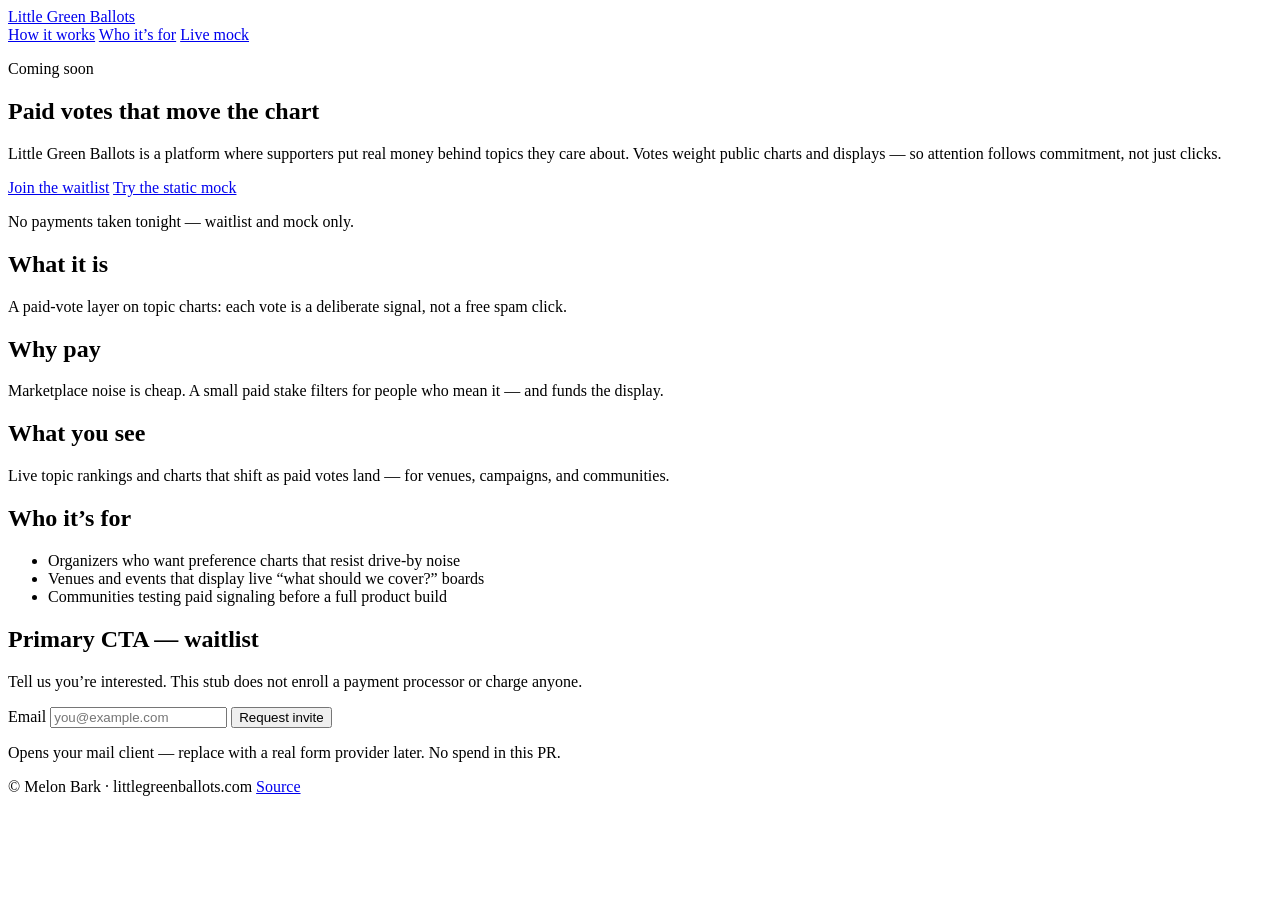
==== index.html @ f68cdd43 "Preview of MelonBark/little-green-ballots@9104fe7 (index.html)" ====
<!DOCTYPE html>
<html lang="en">
<head>
  <meta charset="utf-8" />
  <meta name="viewport" content="width=device-width, initial-scale=1" />
  <title>Little Green Ballots — Paid votes that move the chart</title>
  <meta name="description" content="A platform for paid votes that influence topic charts and displays. Coming soon." />
  <link rel="stylesheet" href="styles.css" />
</head>
<body>
  <header class="site-header">
    <a class="logo" href="/">Little Green Ballots</a>
    <nav>
      <a href="#how">How it works</a>
      <a href="#who">Who it’s for</a>
      <a href="mock/">Live mock</a>
    </nav>
  </header>

  <main>
    <section class="hero">
      <p class="eyebrow">Coming soon</p>
      <h1>Paid votes that move the chart</h1>
      <p class="lede">
        Little Green Ballots is a platform where supporters put real money behind topics they care about.
        Votes weight public charts and displays — so attention follows commitment, not just clicks.
      </p>
      <div class="cta-row">
        <a class="btn primary" href="#waitlist">Join the waitlist</a>
        <a class="btn ghost" href="mock/">Try the static mock</a>
      </div>
      <p class="fine">No payments taken tonight — waitlist and mock only.</p>
    </section>

    <section id="how" class="card-grid">
      <article class="card">
        <h2>What it is</h2>
        <p>A paid-vote layer on topic charts: each vote is a deliberate signal, not a free spam click.</p>
      </article>
      <article class="card">
        <h2>Why pay</h2>
        <p>Marketplace noise is cheap. A small paid stake filters for people who mean it — and funds the display.</p>
      </article>
      <article class="card">
        <h2>What you see</h2>
        <p>Live topic rankings and charts that shift as paid votes land — for venues, campaigns, and communities.</p>
      </article>
    </section>

    <section id="who" class="band">
      <h2>Who it’s for</h2>
      <ul>
        <li>Organizers who want preference charts that resist drive-by noise</li>
        <li>Venues and events that display live “what should we cover?” boards</li>
        <li>Communities testing paid signaling before a full product build</li>
      </ul>
    </section>

    <section id="waitlist" class="waitlist">
      <h2>Primary CTA — waitlist</h2>
      <p>Tell us you’re interested. This stub does not enroll a payment processor or charge anyone.</p>
      <form class="waitlist-form" action="mailto:household+littlegreenballots@marknoble.com" method="get" enctype="text/plain">
        <label>
          Email
          <input type="email" name="subject" required placeholder="you@example.com" />
        </label>
        <input type="hidden" name="body" value="Please add me to the Little Green Ballots waitlist." />
        <button type="submit" class="btn primary">Request invite</button>
      </form>
      <p class="fine">Opens your mail client — replace with a real form provider later. No spend in this PR.</p>
    </section>
  </main>

  <footer class="site-footer">
    <span>© Melon Bark · littlegreenballots.com</span>
    <a href="https://github.com/MelonBark/little-green-ballots">Source</a>
  </footer>
</body>
</html>
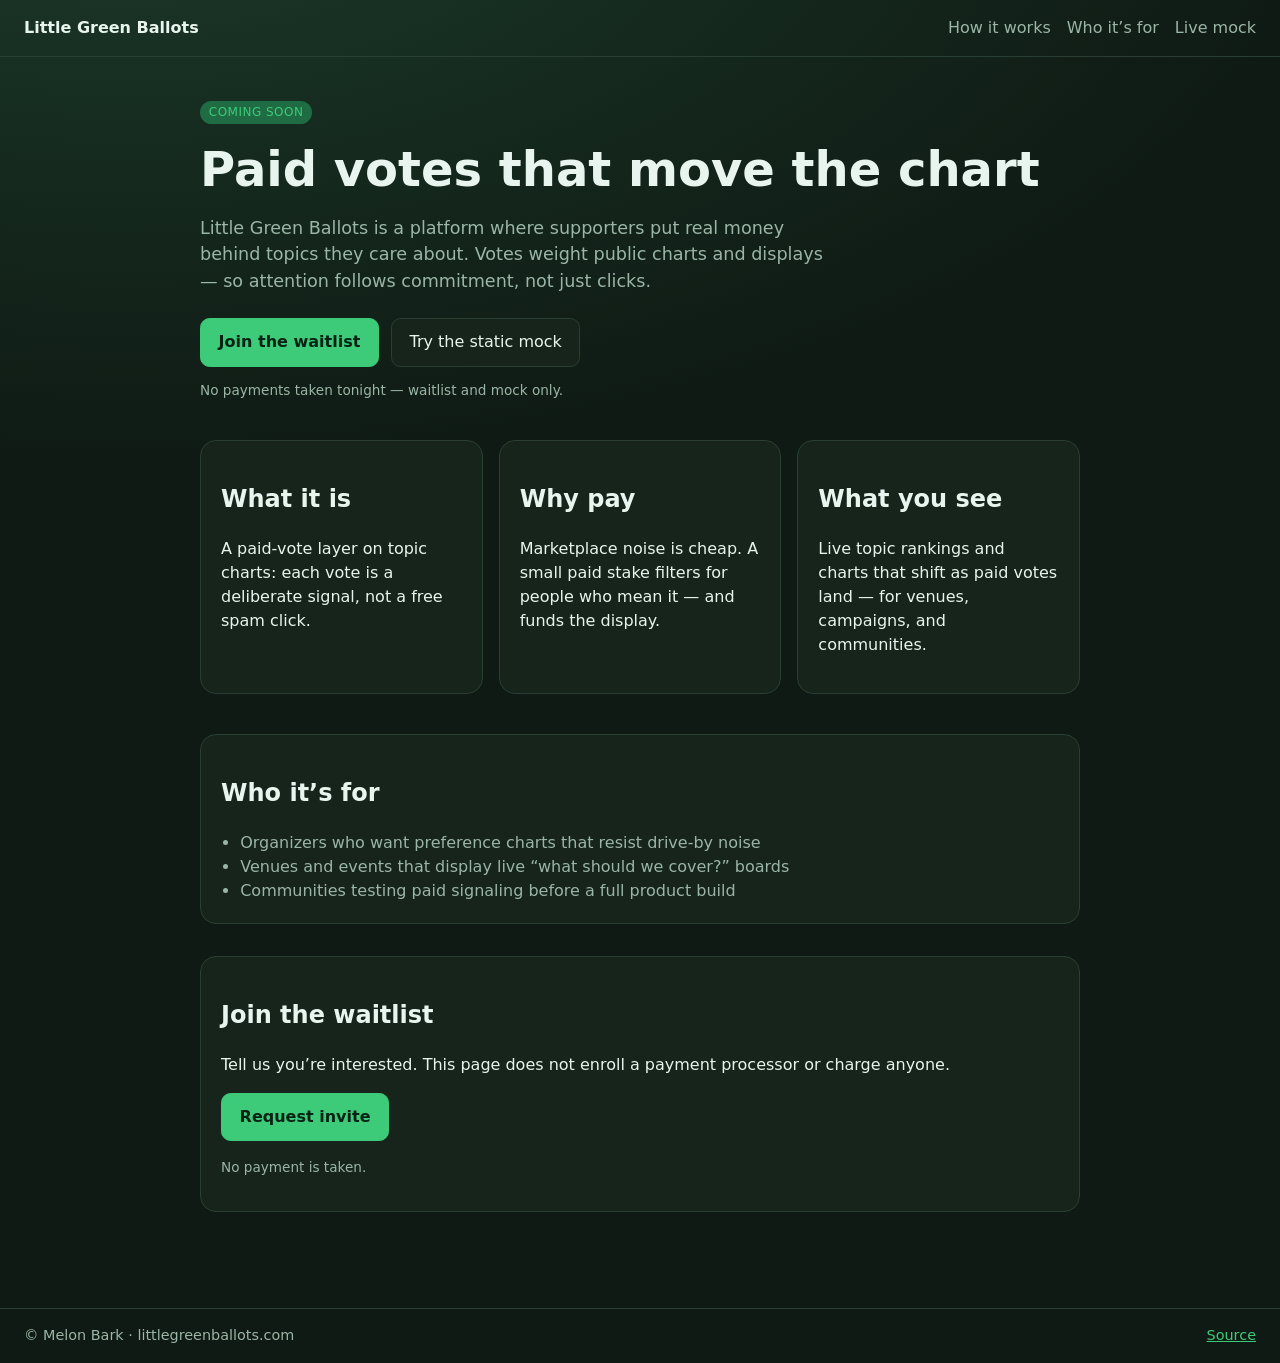
==== commit 8d403b49: "Sync preview from little-green-ballots@3b67519. Copy the sprint landing and mock without CNAME. Keep" ====
--- a/index.html
+++ b/index.html
@@ -5,15 +5,15 @@
   <meta name="viewport" content="width=device-width, initial-scale=1" />
   <title>Little Green Ballots — Paid votes that move the chart</title>
   <meta name="description" content="A platform for paid votes that influence topic charts and displays. Coming soon." />
-  <link rel="stylesheet" href="styles.css" />
+  <link rel="stylesheet" href="./styles.css" />
 </head>
 <body>
   <header class="site-header">
-    <a class="logo" href="/">Little Green Ballots</a>
+    <a class="logo" href="./index.html">Little Green Ballots</a>
     <nav>
       <a href="#how">How it works</a>
       <a href="#who">Who it’s for</a>
-      <a href="mock/">Live mock</a>
+      <a href="./mock/index.html">Live mock</a>
     </nav>
   </header>
 
@@ -27,7 +27,7 @@
       </p>
       <div class="cta-row">
         <a class="btn primary" href="#waitlist">Join the waitlist</a>
-        <a class="btn ghost" href="mock/">Try the static mock</a>
+        <a class="btn ghost" href="./mock/index.html">Try the static mock</a>
       </div>
       <p class="fine">No payments taken tonight — waitlist and mock only.</p>
     </section>
@@ -57,17 +57,16 @@
     </section>
 
     <section id="waitlist" class="waitlist">
-      <h2>Primary CTA — waitlist</h2>
-      <p>Tell us you’re interested. This stub does not enroll a payment processor or charge anyone.</p>
-      <form class="waitlist-form" action="mailto:household+littlegreenballots@marknoble.com" method="get" enctype="text/plain">
-        <label>
-          Email
-          <input type="email" name="subject" required placeholder="you@example.com" />
-        </label>
-        <input type="hidden" name="body" value="Please add me to the Little Green Ballots waitlist." />
-        <button type="submit" class="btn primary">Request invite</button>
-      </form>
-      <p class="fine">Opens your mail client — replace with a real form provider later. No spend in this PR.</p>
+      <h2>Join the waitlist</h2>
+      <p>Tell us you’re interested. This page does not enroll a payment processor or charge anyone.</p>
+      <p>
+        <a class="btn primary" id="waitlist-cta" href="#waitlist-note">Request invite</a>
+      </p>
+      <p class="fine waitlist-note" id="waitlist-note" hidden>Waitlist form coming soon.</p>
+      <noscript>
+        <p class="fine waitlist-note">Waitlist form coming soon.</p>
+      </noscript>
+      <p class="fine">No payment is taken.</p>
     </section>
   </main>
 
@@ -75,5 +74,7 @@
     <span>© Melon Bark · littlegreenballots.com</span>
     <a href="https://github.com/MelonBark/little-green-ballots">Source</a>
   </footer>
+  <!-- Waitlist URL lives in config.js as WAITLIST_FORM_URL. -->
+  <script src="./config.js"></script>
 </body>
 </html>
--- a/styles.css
+++ b/styles.css
@@ -0,0 +1,102 @@
+:root {
+  --bg: #0f1a14;
+  --panel: #16241c;
+  --ink: #e8f5ee;
+  --muted: #9bb5a6;
+  --green: #3dcb7a;
+  --green-dim: #1f6b43;
+  --line: #2a3f33;
+  --warn: #f0d48a;
+  font-family: "Segoe UI", system-ui, sans-serif;
+}
+* { box-sizing: border-box; }
+body {
+  margin: 0;
+  background: radial-gradient(1200px 600px at 10% -10%, #1c3a2a, var(--bg));
+  color: var(--ink);
+  line-height: 1.5;
+  min-height: 100vh;
+}
+a { color: var(--green); }
+.site-header, .site-footer {
+  display: flex;
+  justify-content: space-between;
+  align-items: center;
+  gap: 1rem;
+  padding: 1rem 1.5rem;
+  border-bottom: 1px solid var(--line);
+}
+.site-footer { border-bottom: 0; border-top: 1px solid var(--line); margin-top: 3rem; color: var(--muted); font-size: 0.9rem; }
+.logo { font-weight: 700; color: var(--ink); text-decoration: none; }
+nav { display: flex; gap: 1rem; flex-wrap: wrap; align-items: center; }
+nav a { text-decoration: none; color: var(--muted); }
+main { max-width: 920px; margin: 0 auto; padding: 2rem 1.25rem 3rem; }
+.hero h1 { font-size: clamp(2rem, 5vw, 3rem); line-height: 1.15; margin: 0.4rem 0 1rem; }
+.lede { color: var(--muted); font-size: 1.1rem; max-width: 40rem; }
+.eyebrow, .pill {
+  display: inline-block;
+  background: var(--green-dim);
+  color: var(--green);
+  padding: 0.15rem 0.55rem;
+  border-radius: 999px;
+  font-size: 0.75rem;
+  letter-spacing: 0.04em;
+  text-transform: uppercase;
+}
+.cta-row { display: flex; flex-wrap: wrap; gap: 0.75rem; margin: 1.5rem 0 0.5rem; }
+.btn {
+  display: inline-block;
+  border-radius: 0.6rem;
+  padding: 0.7rem 1.1rem;
+  text-decoration: none;
+  border: 1px solid var(--line);
+  color: var(--ink);
+  background: transparent;
+  cursor: pointer;
+  font: inherit;
+}
+.btn.primary { background: var(--green); color: #062214; border-color: var(--green); font-weight: 650; }
+.btn.ghost { background: var(--panel); }
+.fine { color: var(--muted); font-size: 0.85rem; }
+.card-grid { display: grid; gap: 1rem; grid-template-columns: repeat(auto-fit, minmax(220px, 1fr)); margin: 2.5rem 0; }
+.card, .band, .waitlist, .vote-panel {
+  background: var(--panel);
+  border: 1px solid var(--line);
+  border-radius: 1rem;
+  padding: 1.25rem;
+}
+.band ul { margin: 0; padding-left: 1.2rem; color: var(--muted); }
+.waitlist { margin-top: 2rem; }
+.waitlist-note { color: var(--warn); }
+.vote-panel select {
+  width: 100%;
+  margin-top: 0.35rem;
+  padding: 0.65rem 0.75rem;
+  border-radius: 0.5rem;
+  border: 1px solid var(--line);
+  background: var(--bg);
+  color: var(--ink);
+}
+.chart { display: grid; gap: 0.65rem; margin-top: 1.25rem; }
+.bar-row {
+  display: grid;
+  grid-template-columns: minmax(7rem, 11rem) 1fr auto;
+  gap: 0.75rem;
+  align-items: center;
+  width: 100%;
+  text-align: left;
+  background: var(--panel);
+  border: 1px solid var(--line);
+  border-radius: 0.75rem;
+  padding: 0.65rem 0.8rem;
+  color: var(--ink);
+  cursor: pointer;
+}
+.bar-row.active { border-color: var(--green); }
+.bar-track { height: 0.65rem; background: #0c1510; border-radius: 999px; overflow: hidden; }
+.bar-fill { display: block; height: 100%; background: linear-gradient(90deg, var(--green-dim), var(--green)); }
+.bar-value { font-variant-numeric: tabular-nums; color: var(--muted); min-width: 2rem; }
+.mock .vote-panel { margin-top: 1.5rem; }
+@media (max-width: 600px) {
+  .bar-row { grid-template-columns: 1fr; }
+}
